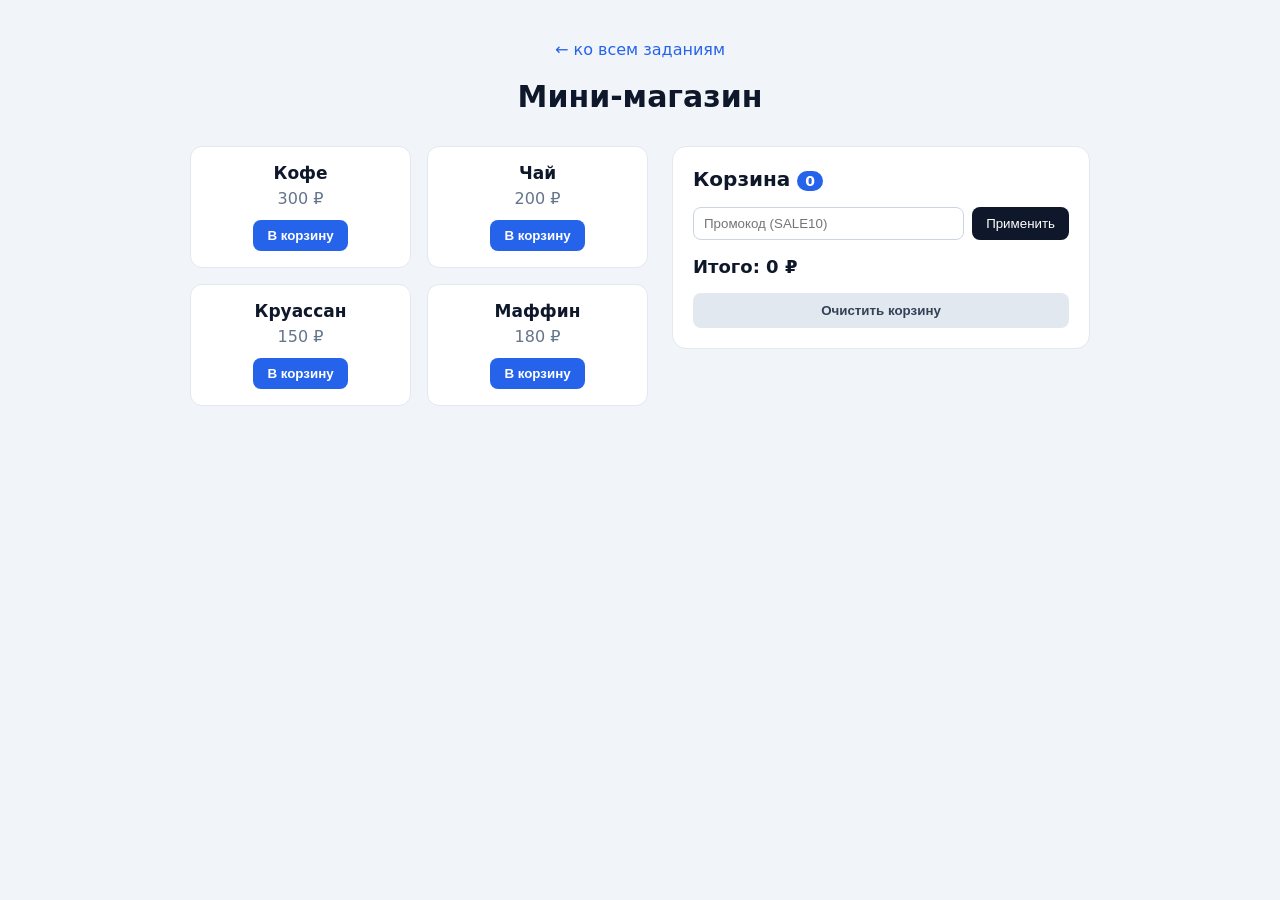
==== 4-cart/index.html @ 77d1de70 "fix: task 4.8 - fix promo processing" ====
<!DOCTYPE html>
<html lang="ru">
  <head>
    <meta charset="UTF-8" />
    <meta name="viewport" content="width=device-width, initial-scale=1.0" />
    <title>Задание 4 — Корзина</title>
    <link rel="stylesheet" href="styles.css" />
  </head>
  <body>
    <header class="page-header">
      <a href="../index.html" class="back">← ко всем заданиям</a>
      <h1>Мини-магазин</h1>
    </header>

    <main class="shop">
      <section class="products" id="products"></section>

      <aside class="cart">
        <h2>Корзина <span id="badge" class="badge">0</span></h2>
        <ul class="cart-items" id="cart-items"></ul>
        <p class="empty" id="empty-msg">Корзина пуста</p>
        <div class="promo">
          <input type="text" id="promo-input" placeholder="Промокод (SALE10)" />
          <button id="promo-btn">Применить</button>
        </div>
        <p class="error" id="error" hidden>Такого промокода не существует</p>
        <p class="total">Итого: <span id="total">0</span> ₽</p>
        <button id="clear-btn" class="clear">Очистить корзину</button>
      </aside>
    </main>

    <script src="script.js"></script>
  </body>
</html>
---- 4-cart/styles.css ----
* {
  box-sizing: border-box;
  margin: 0;
  padding: 0;
}

body {
  font-family: system-ui, -apple-system, "Segoe UI", Roboto, sans-serif;
  background: #f1f5f9;
  color: #0f172a;
  padding: 40px 20px;
}

.page-header {
  text-align: center;
  margin-bottom: 32px;
}

.page-header h1 {
  font-size: 30px;
}

.back {
  display: inline-block;
  margin-bottom: 20px;
  color: #2563eb;
  text-decoration: none;
}

.shop {
  display: flex;
  flex-wrap: wrap;
  gap: 24px;
  max-width: 900px;
  margin: 0 auto;
  align-items: flex-start;
}

.products {
  flex: 1 1 340px;
  display: grid;
  grid-template-columns: repeat(2, 1fr);
  gap: 16px;
}

.product {
  background: #ffffff;
  border: 1px solid #e2e8f0;
  border-radius: 12px;
  padding: 16px;
  text-align: center;
}

.product h3 {
  font-size: 17px;
  margin-bottom: 6px;
}

.product p {
  color: #64748b;
  margin-bottom: 12px;
}

.product button {
  padding: 8px 14px;
  border: none;
  border-radius: 8px;
  background: #2563eb;
  color: #ffffff;
  font-weight: 600;
  cursor: pointer;
}

.cart {
  flex: 1 1 300px;
  background: #ffffff;
  border: 1px solid #e2e8f0;
  border-radius: 14px;
  padding: 20px;
}

.cart h2 {
  font-size: 20px;
  margin-bottom: 16px;
}

.badge {
  display: inline-block;
  min-width: 24px;
  padding: 2px 8px;
  border-radius: 999px;
  background: #2563eb;
  color: #ffffff;
  font-size: 14px;
  text-align: center;
}

.cart-items {
  list-style: none;
}

.cart-item {
  display: flex;
  align-items: center;
  gap: 8px;
  padding: 10px 0;
  border-bottom: 1px solid #e2e8f0;
  font-size: 14px;
}

.cart-item span:first-child {
  flex: 1;
}

.qty-btn {
  width: 26px;
  height: 26px;
  border: 1px solid #cbd5e1;
  border-radius: 6px;
  background: #f8fafc;
  cursor: pointer;
  font-size: 16px;
  line-height: 1;
}

.qty {
  min-width: 24px;
  text-align: center;
}

.line {
  min-width: 60px;
  text-align: right;
  font-weight: 600;
}

.remove {
  border: none;
  background: transparent;
  color: #94a3b8;
  cursor: pointer;
  font-size: 15px;
}

.empty {
  color: #94a3b8;
  padding: 12px 0;
}

.promo {
  display: flex;
  gap: 8px;
  margin: 16px 0;
}

.promo input {
  flex: 1;
  padding: 8px 10px;
  border: 1px solid #cbd5e1;
  border-radius: 8px;
}

.promo button {
  padding: 8px 14px;
  border: none;
  border-radius: 8px;
  background: #0f172a;
  color: #ffffff;
  cursor: pointer;
}

.total {
  font-size: 18px;
  font-weight: 700;
  margin-bottom: 16px;
}

.clear {
  width: 100%;
  padding: 10px;
  border: none;
  border-radius: 8px;
  background: #e2e8f0;
  color: #334155;
  font-weight: 600;
  cursor: pointer;
}

.hidden {
  display: none;
}

.error {
  color: #dc2626;
  font-size: 14px;
  margin: 8px 0;
}
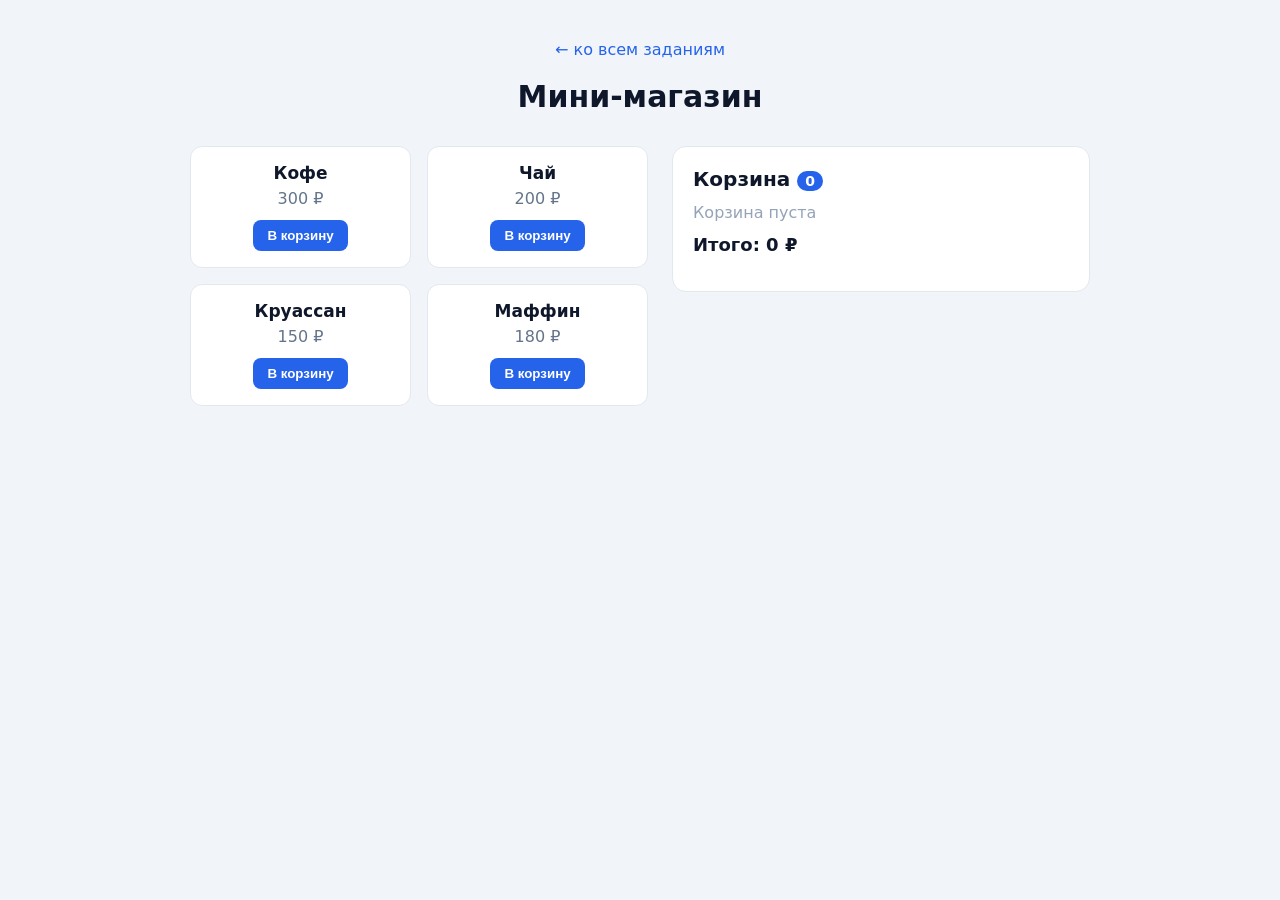
==== commit 9dcf371e: "fix: task 4.10 - update empty cart" ====
--- a/4-cart/index.html
+++ b/4-cart/index.html
@@ -19,7 +19,7 @@
         <h2>Корзина <span id="badge" class="badge">0</span></h2>
         <ul class="cart-items" id="cart-items"></ul>
         <p class="empty" id="empty-msg">Корзина пуста</p>
-        <div class="promo">
+        <div class="promo" id="promo">
           <input type="text" id="promo-input" placeholder="Промокод (SALE10)" />
           <button id="promo-btn">Применить</button>
         </div>
--- a/4-cart/styles.css
+++ b/4-cart/styles.css
@@ -81,7 +81,6 @@
 
 .cart h2 {
   font-size: 20px;
-  margin-bottom: 16px;
 }
 
 .badge {
@@ -97,6 +96,7 @@
 
 .cart-items {
   list-style: none;
+  margin-top: 16px;
 }
 
 .cart-item {
@@ -151,6 +151,10 @@
   display: flex;
   gap: 8px;
   margin: 16px 0;
+
+  &.is-hidden {
+    display: none;
+  }
 }
 
 .promo input {
